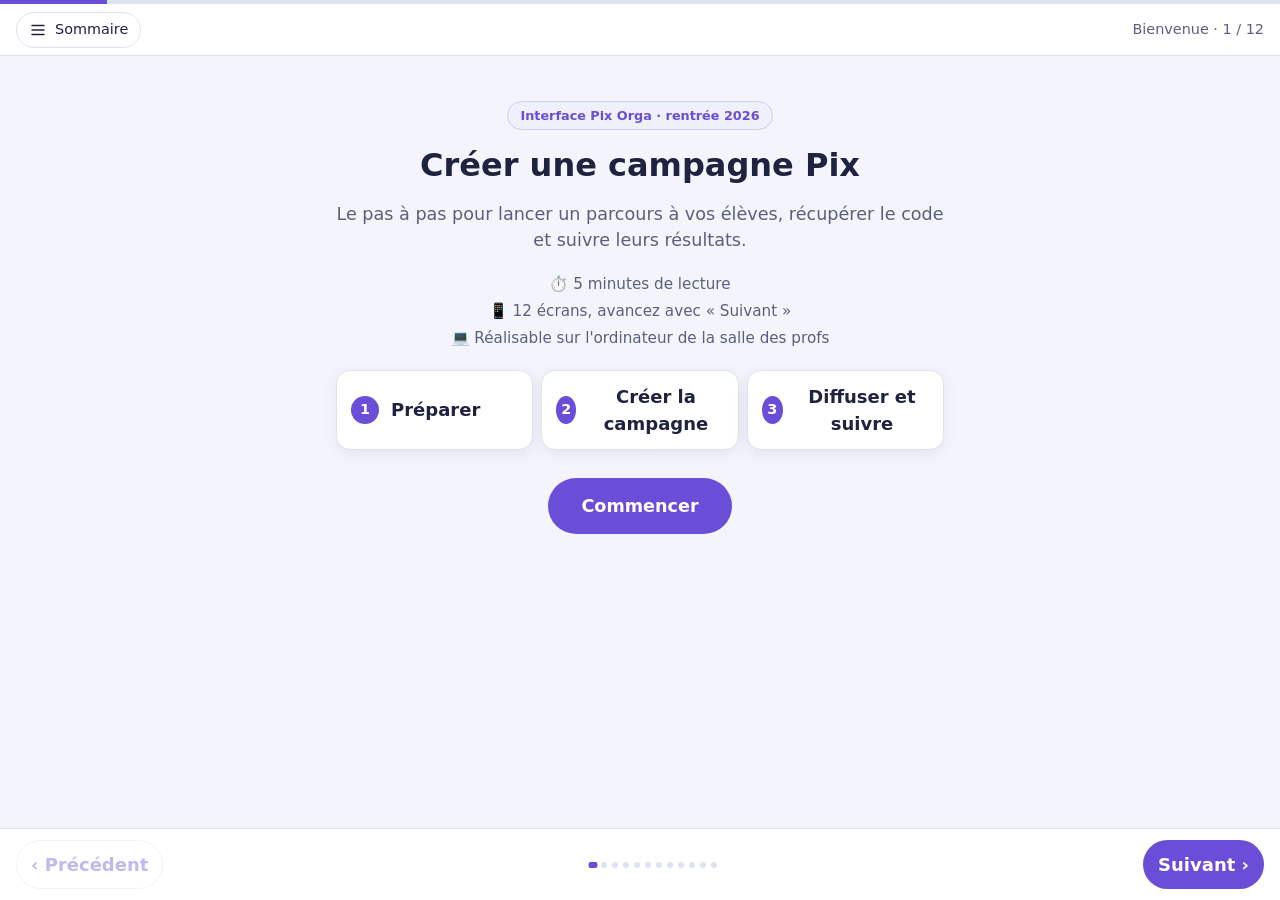
==== index.html @ 2386bb8a "Tutoriel mobile : créer une campagne Pix (Pix Orga rentrée 2026) Page statique en 12 écrans avec maq" ====
<!DOCTYPE html>
<html lang="fr">
<head>
  <meta charset="utf-8">
  <meta name="viewport" content="width=device-width, initial-scale=1, viewport-fit=cover">
  <meta name="color-scheme" content="light dark">
  <meta name="theme-color" content="#5b6fd8">
  <meta name="description" content="Tutoriel pas à pas pour créer une campagne d'évaluation dans Pix Orga (interface rentrée 2026), diffuser le code aux élèves et suivre les résultats.">
  <title>Créer une campagne Pix</title>
  <link rel="icon" href="assets/favicon.svg" type="image/svg+xml">
  <link rel="stylesheet" href="css/style.css">
</head>
<body>

<a class="skip" href="#contenu">Aller au contenu</a>

<header class="topbar">
  <div class="progress" aria-hidden="true"><span id="progress-fill"></span></div>
  <div class="topbar-row">
    <button type="button" class="icon-btn" id="btn-sommaire" aria-haspopup="dialog" aria-controls="sommaire">
      <svg viewBox="0 0 24 24" aria-hidden="true"><path d="M4 6h16M4 12h16M4 18h16"/></svg>
      <span>Sommaire</span>
    </button>
    <p class="topbar-title"><span id="chapitre">Tutoriel</span> · <span id="compteur">1 / 12</span></p>
  </div>
</header>

<main id="contenu" class="steps" aria-live="polite">

  <!-- ÉTAPE 1 : COUVERTURE -->
  <section class="step step-cover" id="etape-1" data-chapitre="Bienvenue">
    <div class="cover">
      <p class="badge">Interface Pix Orga · rentrée 2026</p>
      <h1>Créer une campagne Pix</h1>
      <p class="lead">Le pas à pas pour lancer un parcours à vos élèves, récupérer le code et suivre leurs résultats.</p>
      <ul class="cover-meta">
        <li>⏱️ 5 minutes de lecture</li>
        <li>📱 12 écrans, avancez avec « Suivant »</li>
        <li>💻 Réalisable sur l'ordinateur de la salle des profs</li>
      </ul>
      <div class="cover-chapters">
        <a href="#etape-2"><span>1</span> Préparer</a>
        <a href="#etape-4"><span>2</span> Créer la campagne</a>
        <a href="#etape-9"><span>3</span> Diffuser et suivre</a>
      </div>
      <a class="btn btn-primary btn-big" href="#etape-2">Commencer</a>
    </div>
  </section>

  <!-- ÉTAPE 2 : PRÉREQUIS -->
  <section class="step" id="etape-2" data-chapitre="1 · Préparer">
    <h2>Avant de commencer</h2>
    <p>Trois choses à vérifier, sinon les élèves ne pourront pas rejoindre votre campagne.</p>
    <ul class="checklist">
      <li>
        <strong>Vous avez un accès à Pix Orga.</strong>
        L'invitation est envoyée par l'administrateur Pix Orga du collège (le référent numérique). Si vous n'avez rien reçu, demandez-lui.
      </li>
      <li>
        <strong>Les élèves sont importés dans Pix Orga.</strong>
        C'est fait par l'administrateur depuis la base SIECLE en début d'année. Vous les voyez dans l'onglet « Élèves ».
      </li>
      <li>
        <strong>Les élèves se sont connectés une première fois à Pix</strong> via le Médiacentre de MBN. Cette première connexion relie leur compte à leur fiche élève.
      </li>
    </ul>
    <div class="tip">
      <p class="tip-title">📅 Calendrier 2026-2027 au collège</p>
      <ul>
        <li>Parcours de rentrée 5e, 4e, 3e : avant le <strong>17 octobre 2026</strong> (vacances d'automne).</li>
        <li>Parcours IA obligatoires en 4e : toute l'année, en classe.</li>
        <li>Certification 3e : du <strong>15 mars au 11 juin 2027</strong>.</li>
      </ul>
    </div>
  </section>

  <!-- ÉTAPE 3 : SE CONNECTER ET LANCER -->
  <section class="step" id="etape-3" data-chapitre="1 · Préparer">
    <h2>Se connecter et lancer la création</h2>
    <p>Rendez-vous sur <strong>orga.pix.fr</strong> avec votre adresse académique. Sur la page d'accueil, cliquez sur <strong>« Nouvelle campagne »</strong>.</p>

    <div class="mock" data-anim>
      <div class="mock-app">
        <aside class="mock-sidebar">
          <div class="mock-logo">pix <span>ORGA</span></div>
          <ul>
            <li class="active">🏠 Accueil</li>
            <li>📖 Catalogue</li>
            <li>📣 Campagnes</li>
            <li>🎓 Certifications</li>
            <li>👤 Élèves</li>
          </ul>
        </aside>
        <div class="mock-content">
          <p class="mock-h">Bonjour,</p>
          <p class="mock-small">Bienvenue sur votre plateforme d'évaluation des compétences numériques.</p>
          <div class="mock-card">
            <p class="mock-card-title">Créer une campagne</p>
            <p class="mock-small">Choisissez le parcours sur lequel évaluer vos participants.</p>
            <span class="mock-btn mock-btn-outline anim-highlight">Nouvelle campagne</span>
          </div>
          <div class="mock-card">
            <p class="mock-card-title">Suivre l'activité</p>
            <span class="mock-btn mock-btn-outline">Voir mes campagnes</span>
          </div>
        </div>
      </div>
      <span class="tap" style="--x:68%;--y:52%"></span>
    </div>
    <button type="button" class="btn btn-ghost replay" hidden>↻ Revoir l'animation</button>

    <div class="tip">
      <p class="tip-title">💡 Autre chemin</p>
      <p>Onglet <strong>Campagnes</strong> dans le menu de gauche, puis bouton <strong>« Créer une campagne »</strong>. On arrive au même endroit.</p>
    </div>
  </section>

  <!-- ÉTAPE 4 : OBJECTIF -->
  <section class="step" id="etape-4" data-chapitre="2 · Créer la campagne">
    <h2>Choisir l'objectif</h2>
    <p>Pix Orga vous demande d'abord <em>pourquoi</em> vous créez la campagne. Pour un parcours classique, cochez <strong>« Évaluer les participants »</strong>.</p>

    <div class="mock" data-anim>
      <div class="mock-form">
        <p class="mock-h">Création d'une campagne</p>
        <p class="mock-label">Quel est l'objectif de votre campagne ? <span class="req">*</span></p>
        <label class="mock-radio anim-check"><span class="radio"></span> Évaluer les participants</label>
        <label class="mock-radio"><span class="radio"></span> Développer les compétences des participants</label>
        <label class="mock-radio"><span class="radio"></span> Collecter les profils Pix des participants</label>
        <div class="mock-actions">
          <span class="mock-btn mock-btn-outline">Annuler</span>
          <span class="mock-btn anim-enable">Créer la campagne</span>
        </div>
      </div>
      <span class="tap" style="--x:12%;--y:38%"></span>
    </div>
    <button type="button" class="btn btn-ghost replay" hidden>↻ Revoir l'animation</button>

    <details class="more">
      <summary>Les deux autres objectifs, en bref</summary>
      <ul>
        <li><strong>Développer les compétences</strong> : campagne de « parcours apprenant ». C'est ce type qui sert pour les deux parcours IA obligatoires en 4e (diagnostic, modules, évaluation finale).</li>
        <li><strong>Collecter les profils Pix</strong> : les élèves envoient leur profil complet. Utile avant la certification en 3e.</li>
      </ul>
    </details>
  </section>

  <!-- ÉTAPE 5 : CATALOGUE -->
  <section class="step" id="etape-5" data-chapitre="2 · Créer la campagne">
    <h2>Trouver le parcours dans le catalogue</h2>
    <p>Le catalogue s'ouvre. Filtrez pour aller vite : onglet <strong>Évaluation</strong>, puis la catégorie <strong>Disciplinaires</strong>, ou tapez un mot dans la recherche.</p>

    <div class="mock" data-anim>
      <div class="mock-catalog">
        <div class="mock-tabs">
          <span>Tous</span><span class="active">Évaluation</span><span>Apprentissage</span>
        </div>
        <div class="mock-filters">
          <span class="mock-input anim-type" data-text="Cycle 4">🔍 <i class="typed"></i></span>
          <span class="mock-select">Disciplinaires ▾</span>
        </div>
        <div class="mock-cards">
          <div class="mock-pcard anim-pop" style="--i:1"><span class="chip">Parcours d'évaluation</span><b>[CLG] SVT - Cycle 4</b><small>21 sujets</small></div>
          <div class="mock-pcard anim-pop" style="--i:2"><span class="chip">Parcours d'évaluation</span><b>[CLG] Français - Cycle 4</b><small>17 sujets</small></div>
          <div class="mock-pcard anim-pop" style="--i:3"><span class="chip">Parcours d'évaluation</span><b>[CLG] Mathématiques - Cycle 4</b><small>14 sujets</small></div>
          <div class="mock-pcard anim-pop" style="--i:4"><span class="chip">Parcours d'évaluation</span><b>[CLG] Technologie - cycle 4</b><small>15 sujets</small></div>
        </div>
      </div>
    </div>
    <button type="button" class="btn btn-ghost replay" hidden>↻ Revoir l'animation</button>

    <div class="tip">
      <p class="tip-title">🧭 Se repérer dans les noms</p>
      <ul>
        <li><strong>[CLG]</strong> = parcours pour le collège. Ignorez les [LGT] et [LP].</li>
        <li><strong>Parcours de rentrée 5e / 4e / 3e</strong> : ceux à lancer en début d'année, en vie de classe ou dans votre discipline.</li>
        <li><strong>Disciplinaires</strong> : un parcours par matière (SVT, Maths, Français…), pratique pour votre cours.</li>
      </ul>
    </div>
  </section>

  <!-- ÉTAPE 6 : FICHE PARCOURS -->
  <section class="step" id="etape-6" data-chapitre="2 · Créer la campagne">
    <h2>Vérifier le contenu, puis sélectionner</h2>
    <p>Un clic sur une carte ouvre sa fiche : les sujets travaillés et le niveau maximum de chacun. Si ça vous convient, cliquez sur <strong>« Sélectionner ce parcours »</strong>.</p>

    <div class="mock" data-anim>
      <div class="mock-sheet">
        <div class="mock-sheet-left">
          <span class="chip">Parcours d'évaluation</span>
          <b>[CLG] SVT - Cycle 4</b>
          <small>Indépendant · Accès avec compte</small>
          <span class="mock-btn anim-highlight">Sélectionner ce parcours</span>
        </div>
        <div class="mock-sheet-right">
          <p class="mock-small"><b>Contenu du parcours</b></p>
          <p class="mock-comp">Compétence 1.1 · Mener une recherche</p>
          <div class="mock-row"><span>Moteur de recherche</span><b>4</b></div>
          <div class="mock-row"><span>Fiabilité d'une source</span><b>3</b></div>
          <p class="mock-comp">Compétence 3.1 · Développer des documents textuels</p>
          <div class="mock-row"><span>Tableur</span><b>4</b></div>
          <div class="mock-row"><span>Représentation graphique</span><b>4</b></div>
        </div>
      </div>
      <span class="tap" style="--x:28%;--y:70%"></span>
    </div>
    <button type="button" class="btn btn-ghost replay" hidden>↻ Revoir l'animation</button>

    <div class="tip">
      <p class="tip-title">💡 Bon à savoir</p>
      <p>Le niveau maximum (1 à 8) est celui que l'élève peut atteindre sur ce sujet. Au collège, viser 3 ou 4 est déjà très bien.</p>
    </div>
  </section>

  <!-- ÉTAPE 7 : PARAMÉTRAGE -->
  <section class="step" id="etape-7" data-chapitre="2 · Créer la campagne">
    <h2>Paramétrer la campagne</h2>
    <p>Donnez un nom clair (il n'est visible que par vous) et laissez les deux options sur <strong>Non</strong> dans la plupart des cas.</p>

    <div class="mock" data-anim>
      <div class="mock-form">
        <p class="mock-h">Paramétrage</p>
        <p class="mock-label">Nom de la campagne <span class="req">*</span></p>
        <span class="mock-input anim-type" data-text="SVT 4e - Parcours de rentrée"><i class="typed"></i></span>
        <p class="mock-label">Propriétaire de la campagne <span class="req">*</span></p>
        <span class="mock-select">Vous (pré-rempli) ▾</span>
        <p class="mock-label">Permettre aux participants d'envoyer plusieurs fois leurs résultats ? <span class="req">*</span></p>
        <label class="mock-radio checked"><span class="radio"></span> Non</label>
        <label class="mock-radio"><span class="radio"></span> Oui</label>
        <p class="mock-label">Demander un identifiant complémentaire ?</p>
        <label class="mock-radio checked"><span class="radio"></span> Non</label>
        <label class="mock-radio"><span class="radio"></span> Oui</label>
      </div>
    </div>
    <button type="button" class="btn btn-ghost replay" hidden>↻ Revoir l'animation</button>

    <details class="more">
      <summary>À quoi servent ces deux options ?</summary>
      <ul>
        <li><strong>Envoi multiple</strong> : si Oui, l'élève peut refaire le parcours et renvoyer ses résultats. Pratique pour un parcours d'entraînement, inutile pour une évaluation.</li>
        <li><strong>Identifiant complémentaire</strong> : demande une information de votre choix à l'élève au début (par exemple sa classe). Inutile au collège, les élèves importés sont déjà rattachés à leur classe.</li>
      </ul>
    </details>
    <div class="tip">
      <p class="tip-title">✏️ Nommer pour s'y retrouver</p>
      <p>Mettez la matière, le niveau et l'année : « SVT 4e - Rentrée 2026 ». Vous en aurez plusieurs à la longue.</p>
    </div>
  </section>

  <!-- ÉTAPE 8 : PERSONNALISATION ET CRÉATION -->
  <section class="step" id="etape-8" data-chapitre="2 · Créer la campagne">
    <h2>Personnaliser (facultatif) et créer</h2>
    <p>Ces deux champs sont vus par les élèves. Vous pouvez les laisser vides. Puis cliquez sur <strong>« Créer la campagne »</strong>.</p>

    <div class="mock" data-anim>
      <div class="mock-form">
        <p class="mock-h">Personnalisation</p>
        <p class="mock-label">Titre du parcours <small>affiché aux participants</small></p>
        <span class="mock-input anim-type" data-text="Parcours SVT 4e"><i class="typed"></i></span>
        <p class="mock-label">Texte de la page d'accueil <small>affiché aux participants</small></p>
        <span class="mock-input mock-textarea anim-type" data-text="Réponds seul·e et sans stress." data-delay="1.6s"><i class="typed"></i></span>
        <div class="mock-actions">
          <span class="mock-btn mock-btn-outline">Annuler</span>
          <span class="mock-btn anim-highlight" style="--delay:3.4s">Créer la campagne</span>
        </div>
      </div>
      <span class="tap" style="--x:74%;--y:88%;--delay:3.6s"></span>
    </div>
    <button type="button" class="btn btn-ghost replay" hidden>↻ Revoir l'animation</button>
  </section>

  <!-- ÉTAPE 9 : LE CODE -->
  <section class="step" id="etape-9" data-chapitre="3 · Diffuser et suivre">
    <h2>Récupérer le code de campagne</h2>
    <p>La campagne est créée. Son <strong>code</strong> apparaît en haut à droite de sa page. C'est la seule chose dont les élèves ont besoin.</p>

    <div class="mock" data-anim>
      <div class="mock-campaign">
        <div class="mock-campaign-head">
          <b>Parcours SVT 4e</b>
          <div class="mock-meta">
            <span>Créée le<br><b>26/09/2026</b></span>
            <span>Envoi multiple<br><b>Non</b></span>
            <span class="mock-code anim-pulse">Code<br><b>ABCDEF123</b> <i>⧉</i></span>
          </div>
        </div>
        <div class="mock-tabs">
          <span class="active">Activité</span><span>Résultats (0)</span><span>Analyse</span><span>Paramètres</span>
        </div>
        <p class="mock-small mock-empty">Aucun participant pour le moment.</p>
      </div>
      <span class="tap" style="--x:86%;--y:30%;--delay:1.2s"></span>
    </div>
    <button type="button" class="btn btn-ghost replay" hidden>↻ Revoir l'animation</button>

    <div class="tip">
      <p class="tip-title">💡 Le retrouver plus tard</p>
      <p>Onglet <strong>Campagnes</strong> : le code est affiché dans la liste, à côté de chaque campagne. Le bouton ⧉ le copie dans le presse-papiers.</p>
    </div>
  </section>

  <!-- ÉTAPE 10 : DIFFUSER AUX ÉLÈVES -->
  <section class="step" id="etape-10" data-chapitre="3 · Diffuser et suivre">
    <h2>Donner le code aux élèves</h2>
    <p>Écrivez le code au tableau ou envoyez-le par la messagerie MBN. Voici ce que font les élèves.</p>

    <div class="paths">
      <article class="path path-main">
        <h3>Via MBN <span class="chip chip-green">recommandé</span></h3>
        <ol>
          <li>Se connecter à <strong>MBN</strong> (Mon Bureau Numérique).</li>
          <li>Ouvrir le <strong>Médiacentre</strong> et cliquer sur <strong>Pix</strong>. La connexion à Pix est automatique.</li>
          <li>Cliquer sur <strong>« J'ai un code »</strong>.</li>
          <li>Saisir le code, puis <strong>« C'est parti ! »</strong>.</li>
        </ol>
      </article>
      <article class="path">
        <h3>Via pix.fr</h3>
        <ol>
          <li>Aller sur <strong>pix.fr</strong> et cliquer sur <strong>« J'ai un code »</strong>.</li>
          <li>Saisir le code.</li>
          <li>Se connecter avec ses identifiants Pix (créés lors de la première connexion via MBN).</li>
        </ol>
      </article>
    </div>

    <div class="mock mock-student" data-anim>
      <div class="mock-pix">
        <div class="mock-pix-logo">pix</div>
        <p class="mock-small">Saisissez votre code</p>
        <span class="mock-input mock-input-code anim-type" data-text="ABCDEF123"><i class="typed"></i></span>
        <span class="mock-btn anim-highlight" style="--delay:1.8s">C'est parti !</span>
      </div>
      <span class="tap" style="--x:50%;--y:80%;--delay:2s"></span>
    </div>
    <button type="button" class="btn btn-ghost replay" hidden>↻ Revoir l'animation</button>

    <div class="tip">
      <p class="tip-title">⚠️ Si un élève ne voit pas Pix dans le Médiacentre</p>
      <p>La ressource ne lui a pas été affectée (fréquent pour un élève arrivé en cours d'année). Signalez-le au référent numérique.</p>
    </div>
  </section>

  <!-- ÉTAPE 11 : SUIVRE -->
  <section class="step" id="etape-11" data-chapitre="3 · Diffuser et suivre">
    <h2>Suivre l'activité et les résultats</h2>
    <p>Sur la page de la campagne, quatre onglets. Les élèves apparaissent dès qu'ils ont saisi le code.</p>

    <div class="mock" data-anim>
      <div class="mock-campaign">
        <div class="mock-tabs">
          <span class="active">Activité</span><span>Résultats (2)</span><span>Analyse</span><span>Paramètres</span>
        </div>
        <div class="mock-table">
          <div class="mock-tr mock-th"><span>Élève</span><span>Classe</span><span>Statut</span></div>
          <div class="mock-tr anim-pop" style="--i:1"><span>Ambre B.</span><span>4A</span><span class="st st-done">Résultats reçus</span></div>
          <div class="mock-tr anim-pop" style="--i:2"><span>Ilyes K.</span><span>4A</span><span class="st st-done">Résultats reçus</span></div>
          <div class="mock-tr anim-pop" style="--i:3"><span>Lina M.</span><span>4A</span><span class="st st-wip">En cours</span></div>
          <div class="mock-tr anim-pop" style="--i:4"><span>Noah T.</span><span>4B</span><span class="st st-todo">Démarré</span></div>
        </div>
        <span class="mock-btn mock-btn-sm">Exporter les résultats (.csv)</span>
      </div>
    </div>
    <button type="button" class="btn btn-ghost replay" hidden>↻ Revoir l'animation</button>

    <ul class="checklist compact">
      <li><strong>Activité</strong> : qui a commencé, qui a terminé. Filtrable par classe.</li>
      <li><strong>Résultats</strong> : le score de chaque élève par compétence, une fois ses résultats envoyés.</li>
      <li><strong>Analyse</strong> : les sujets réussis ou en difficulté pour tout le groupe, avec des tutoriels à proposer.</li>
      <li><strong>Paramètres</strong> : modifier le nom, <strong>dupliquer</strong> la campagne, ou l'<strong>archiver</strong> en fin d'année.</li>
    </ul>
    <div class="tip">
      <p class="tip-title">💡 Une campagne pour plusieurs classes</p>
      <p>Inutile de créer une campagne par classe : donnez le même code à vos 4 classes de 4e et filtrez par classe dans « Activité ».</p>
    </div>
  </section>

  <!-- ÉTAPE 12 : FIN -->
  <section class="step step-end" id="etape-12" data-chapitre="Récapitulatif">
    <h2>C'est tout !</h2>
    <p>En résumé, créer une campagne Pix, c'est :</p>
    <ol class="recap">
      <li>orga.pix.fr → <strong>Nouvelle campagne</strong></li>
      <li>Objectif : <strong>Évaluer les participants</strong></li>
      <li>Catalogue → choisir un parcours <strong>[CLG]</strong> → <strong>Sélectionner</strong></li>
      <li>Nom de la campagne → <strong>Créer la campagne</strong></li>
      <li>Donner le <strong>code</strong> aux élèves (MBN → Médiacentre → Pix → J'ai un code)</li>
      <li>Suivre dans <strong>Activité</strong> et <strong>Résultats</strong></li>
    </ol>

    <h3>Pour aller plus loin</h3>
    <ul class="links">
      <li><a href="https://orga.pix.fr" target="_blank" rel="noopener">Pix Orga</a> : votre espace enseignant.</li>
      <li><a href="https://pix.fr/support/" target="_blank" rel="noopener">Centre d'aide Pix</a> : la documentation officielle, écran par écran.</li>
      <li><a href="https://cloud.pix.fr/s/j7aA5BNDQRqamBE" target="_blank" rel="noopener">Guide Pix Orga (septembre 2026)</a> : le guide complet en PDF.</li>
    </ul>
    <p class="contact">Une question, un élève qui ne voit pas Pix, une classe à importer ? Le référent numérique du collège est là pour ça.</p>
    <div class="end-actions">
      <a class="btn btn-primary" href="#etape-1">Revenir au début</a>
      <a class="btn btn-ghost" href="affiche.html">Affiche QR code à imprimer</a>
    </div>
  </section>

</main>

<nav class="bottombar" aria-label="Navigation entre les étapes">
  <button type="button" class="btn btn-ghost" id="btn-prev">‹ Précédent</button>
  <ol class="dots" id="dots" aria-hidden="true"></ol>
  <button type="button" class="btn btn-primary" id="btn-next">Suivant ›</button>
</nav>

<dialog id="sommaire" aria-labelledby="sommaire-titre">
  <div class="dialog-head">
    <h2 id="sommaire-titre">Sommaire</h2>
    <button type="button" class="icon-btn" id="btn-close-sommaire" aria-label="Fermer le sommaire">✕</button>
  </div>
  <ol id="sommaire-liste"></ol>
  <p class="version">Tutoriel mis à jour le 26 septembre 2026 · interface Pix Orga rentrée 2026.<br>Pix est une marque du GIP Pix ; ce tutoriel est une ressource interne du collège.</p>
</dialog>

<script src="js/app.js"></script>
</body>
</html>
---- css/style.css ----
/* ==========================================================================
   Tutoriel « Créer une campagne Pix » — feuille de style
   Aucune dépendance externe. Mobile d'abord.
   ========================================================================== */

:root {
  /* Couleurs de l'habillage (page) */
  --bg: #f4f5fc;
  --surface: #ffffff;
  --text: #1f2340;
  --muted: #5a5f7d;
  --border: #dfe2f1;
  --accent: #6a4ed8;         /* violet Pix (boutons) */
  --accent-strong: #5237b8;
  --indigo: #5b6fd8;         /* bleu-violet Pix (barre latérale) */
  --tip-bg: #eef0fb;
  --tip-border: #c9cff2;
  --green: #1e8a4c;
  --green-bg: #e3f6ea;
  --amber: #a1640a;
  --amber-bg: #fff2d9;
  --shadow: 0 4px 16px rgba(31, 35, 64, .08);

  /* Couleurs des maquettes : toujours en clair, fidèles à Pix Orga */
  --m-bg: #f4f5fc;
  --m-surface: #ffffff;
  --m-text: #1f2340;
  --m-muted: #6b6f8c;
  --m-border: #d9dcef;
  --m-sidebar: #5b6fd8;
  --m-accent: #6a4ed8;
  --m-chip: #dfe3fb;

  --radius: 14px;
  --gutter: 16px;
  --topbar-h: 56px;
  --bottombar-h: 72px;
}

@media (prefers-color-scheme: dark) {
  :root:not([data-theme="light"]) {
    --bg: #14162a;
    --surface: #1e2140;
    --text: #eceefb;
    --muted: #aab0d6;
    --border: #33385c;
    --accent: #8f7bea;
    --accent-strong: #a695f2;
    --tip-bg: #23274d;
    --tip-border: #3d4478;
    --green-bg: #17352a;
    --green: #6fd39a;
    --amber-bg: #3a2c12;
    --amber: #f2c46d;
    --shadow: 0 4px 16px rgba(0, 0, 0, .35);
  }
}
:root[data-theme="dark"] {
  --bg: #14162a;
  --surface: #1e2140;
  --text: #eceefb;
  --muted: #aab0d6;
  --border: #33385c;
  --accent: #8f7bea;
  --accent-strong: #a695f2;
  --tip-bg: #23274d;
  --tip-border: #3d4478;
  --green-bg: #17352a;
  --green: #6fd39a;
  --amber-bg: #3a2c12;
  --amber: #f2c46d;
  --shadow: 0 4px 16px rgba(0, 0, 0, .35);
}

/* --------------------------------------------------------------------------
   Base
   -------------------------------------------------------------------------- */
*, *::before, *::after { box-sizing: border-box; }

html { -webkit-text-size-adjust: 100%; scroll-behavior: smooth; }

body {
  margin: 0;
  background: var(--bg);
  color: var(--text);
  font-family: system-ui, -apple-system, "Segoe UI", Roboto, "Helvetica Neue", Arial, sans-serif;
  font-size: 17px;
  line-height: 1.5;
  padding-top: var(--topbar-h);
  padding-bottom: calc(var(--bottombar-h) + env(safe-area-inset-bottom));
  min-height: 100vh;
  overflow-x: hidden;
}

h1, h2, h3 { line-height: 1.2; margin: 0 0 .5em; }
h1 { font-size: 2rem; }
h2 { font-size: 1.45rem; }
h3 { font-size: 1.1rem; }
p { margin: 0 0 1em; }
a { color: var(--accent); }
strong { font-weight: 700; }
ul, ol { padding-left: 1.3em; }

.skip {
  position: absolute; left: -999px; top: 0;
  background: var(--accent); color: #fff; padding: 8px 12px; z-index: 100;
}
.skip:focus { left: 8px; top: 8px; }

/* --------------------------------------------------------------------------
   Barre du haut : progression + sommaire
   -------------------------------------------------------------------------- */
.topbar {
  position: fixed; inset: 0 0 auto 0; height: var(--topbar-h);
  background: var(--surface); border-bottom: 1px solid var(--border);
  z-index: 20;
}
.progress { height: 4px; background: var(--border); }
.progress span {
  display: block; height: 100%; width: 0; background: var(--accent);
  transition: width .35s ease;
}
.topbar-row {
  display: flex; align-items: center; justify-content: space-between;
  gap: 12px; padding: 0 var(--gutter); height: calc(var(--topbar-h) - 4px);
}
.topbar-title { margin: 0; font-size: .9rem; color: var(--muted); }
.icon-btn {
  display: inline-flex; align-items: center; gap: 8px;
  background: none; border: 1px solid var(--border); border-radius: 999px;
  color: var(--text); font: inherit; font-size: .9rem; padding: 6px 12px; cursor: pointer;
}
.icon-btn svg { width: 18px; height: 18px; fill: none; stroke: currentColor; stroke-width: 2; stroke-linecap: round; }
.icon-btn:hover { border-color: var(--accent); }

/* --------------------------------------------------------------------------
   Étapes
   -------------------------------------------------------------------------- */
.steps { max-width: 640px; margin: 0 auto; padding: 20px var(--gutter) 24px; }

.step { display: none; }
.step.active { display: block; animation: step-in .35s ease both; }
@keyframes step-in {
  from { opacity: 0; transform: translateY(8px); }
  to   { opacity: 1; transform: none; }
}

.step > p:first-of-type { color: var(--muted); }

/* Couverture */
.cover { text-align: center; padding-top: 12px; }
.badge {
  display: inline-block; background: var(--tip-bg); color: var(--accent);
  border: 1px solid var(--tip-border); border-radius: 999px;
  font-size: .8rem; font-weight: 600; padding: 4px 12px; margin-bottom: 16px;
}
.lead { font-size: 1.1rem; color: var(--muted); }
.cover-meta { list-style: none; padding: 0; margin: 20px 0; color: var(--muted); font-size: .95rem; }
.cover-meta li { margin: 4px 0; }
.cover-chapters { display: grid; gap: 8px; margin: 20px 0 28px; }
.cover-chapters a {
  display: flex; align-items: center; gap: 12px;
  background: var(--surface); border: 1px solid var(--border); border-radius: var(--radius);
  padding: 12px 14px; text-decoration: none; color: var(--text); font-weight: 600;
  box-shadow: var(--shadow);
}
.cover-chapters a span {
  display: inline-grid; place-items: center; width: 28px; height: 28px;
  border-radius: 50%; background: var(--accent); color: #fff; font-size: .9rem;
}

/* Fin */
.recap { padding-left: 1.4em; }
.recap li { margin: 6px 0; }
.links li { margin: 6px 0; }
.contact { margin-top: 16px; padding: 12px 14px; background: var(--tip-bg); border-radius: var(--radius); }
.end-actions { display: grid; gap: 10px; margin-top: 20px; }
.end-actions .btn { text-align: center; }

/* Listes de contrôle */
.checklist { list-style: none; padding: 0; margin: 0 0 16px; }
.checklist li {
  position: relative; padding: 12px 14px 12px 44px; margin: 8px 0;
  background: var(--surface); border: 1px solid var(--border); border-radius: var(--radius);
}
.checklist li::before {
  content: "✓"; position: absolute; left: 14px; top: 12px;
  width: 22px; height: 22px; border-radius: 50%; display: grid; place-items: center;
  background: var(--green-bg); color: var(--green); font-weight: 700; font-size: .85rem;
}
.checklist.compact li { padding: 10px 12px 10px 40px; font-size: .95rem; }
.checklist.compact li::before { top: 10px; left: 10px; }

/* Encarts */
.tip {
  background: var(--tip-bg); border: 1px solid var(--tip-border); border-radius: var(--radius);
  padding: 12px 14px; margin: 16px 0; font-size: .95rem;
}
.tip p:last-child, .tip ul:last-child { margin-bottom: 0; }
.tip-title { font-weight: 700; margin-bottom: 6px; }
.tip ul { margin: 0; padding-left: 1.2em; }

.more {
  background: var(--surface); border: 1px solid var(--border); border-radius: var(--radius);
  padding: 10px 14px; margin: 16px 0; font-size: .95rem;
}
.more summary { cursor: pointer; font-weight: 600; color: var(--accent); }
.more ul { margin: 10px 0 4px; }

/* Chemins élèves */
.paths { display: grid; gap: 12px; margin-bottom: 16px; }
.path {
  background: var(--surface); border: 1px solid var(--border); border-radius: var(--radius);
  padding: 14px 16px;
}
.path-main { border-color: var(--accent); box-shadow: var(--shadow); }
.path h3 { display: flex; align-items: center; gap: 8px; flex-wrap: wrap; }
.path ol { margin: 0; padding-left: 1.3em; font-size: .95rem; }
.path li { margin: 4px 0; }

.chip {
  display: inline-block; background: var(--m-chip); color: #3f3f8a;
  border-radius: 999px; font-size: .72rem; font-weight: 600; padding: 2px 9px;
}
.chip-green { background: var(--green-bg); color: var(--green); }

/* Boutons de la page */
.btn {
  display: inline-block; border-radius: 999px; padding: 10px 18px;
  font: inherit; font-weight: 600; text-decoration: none; cursor: pointer;
  border: 1px solid transparent; transition: background .15s, border-color .15s;
}
.btn-primary { background: var(--accent); color: #fff; }
.btn-primary:hover { background: var(--accent-strong); }
.btn-ghost { background: transparent; color: var(--accent); border-color: var(--border); }
.btn-ghost:hover { border-color: var(--accent); }
.btn-big { padding: 14px 32px; font-size: 1.1rem; }
.btn:disabled { opacity: .4; cursor: default; }
.replay { font-size: .85rem; padding: 6px 14px; margin: -6px 0 12px; }

/* --------------------------------------------------------------------------
   Barre du bas : navigation
   -------------------------------------------------------------------------- */
.bottombar {
  position: fixed; inset: auto 0 0 0;
  height: calc(var(--bottombar-h) + env(safe-area-inset-bottom));
  padding: 0 var(--gutter) env(safe-area-inset-bottom);
  background: var(--surface); border-top: 1px solid var(--border);
  display: flex; align-items: center; justify-content: space-between; gap: 8px;
  z-index: 20;
}
.bottombar .btn { white-space: nowrap; padding: 10px 14px; flex: none; }
.dots { display: flex; gap: 5px; list-style: none; margin: 0; padding: 0; flex: 1; justify-content: center; min-width: 0; overflow: hidden; }
.dots li { width: 6px; height: 6px; border-radius: 50%; background: var(--border); transition: background .2s, transform .2s; }
.dots li.done { background: var(--accent); opacity: .5; }
.dots li.current { background: var(--accent); transform: scale(1.5); }
@media (max-width: 380px) { .dots { display: none; } }

/* --------------------------------------------------------------------------
   Sommaire (dialog)
   -------------------------------------------------------------------------- */
dialog {
  border: none; border-radius: var(--radius); padding: 0; width: min(92vw, 420px);
  background: var(--surface); color: var(--text); box-shadow: 0 20px 60px rgba(0,0,0,.35);
}
dialog::backdrop { background: rgba(20, 22, 42, .55); }
.dialog-head { display: flex; align-items: center; justify-content: space-between; padding: 16px 18px 0; }
.dialog-head h2 { margin: 0; }
#sommaire-liste { margin: 12px 0; padding: 0 8px; list-style: none; max-height: 60vh; overflow: auto; }
#sommaire-liste a {
  display: flex; gap: 10px; align-items: baseline; padding: 10px 12px; border-radius: 10px;
  text-decoration: none; color: var(--text);
}
#sommaire-liste a:hover { background: var(--tip-bg); }
#sommaire-liste a.current { background: var(--tip-bg); font-weight: 700; }
#sommaire-liste a span { color: var(--muted); font-size: .85rem; min-width: 1.6em; }
.version { font-size: .78rem; color: var(--muted); padding: 0 18px 16px; margin: 0; }

/* ==========================================================================
   MAQUETTES (reproduisent l'écran Pix Orga, toujours en clair)
   ========================================================================== */
.mock {
  position: relative; overflow: hidden;
  background: var(--m-bg); color: var(--m-text);
  border: 1px solid var(--m-border); border-radius: var(--radius);
  padding: 12px; margin: 8px 0 12px; font-size: .82rem; line-height: 1.35;
  box-shadow: var(--shadow);
  color-scheme: light;
}
.mock-h { font-weight: 800; font-size: 1rem; margin: 0 0 8px; }
.mock-small { color: var(--m-muted); font-size: .78rem; margin: 0 0 8px; }
.mock-label { font-weight: 700; margin: 10px 0 4px; }
.mock-label small { font-weight: 400; color: var(--m-muted); font-size: .72rem; }
.req { color: var(--m-accent); }

.mock-btn {
  display: inline-block; background: var(--m-accent); color: #fff;
  border-radius: 999px; padding: 7px 14px; font-weight: 700; font-size: .8rem;
  border: 1.5px solid var(--m-accent);
}
.mock-btn-outline { background: #fff; color: var(--m-accent); }
.mock-btn-sm { padding: 5px 10px; font-size: .74rem; margin-top: 8px; }
.mock-actions { display: flex; justify-content: space-between; gap: 8px; margin-top: 14px; }

.mock-input, .mock-select {
  display: block; background: #fff; border: 1px solid var(--m-border); border-radius: 6px;
  padding: 7px 10px; min-height: 32px; margin: 2px 0 6px; color: var(--m-text);
}
.mock-select { position: relative; }
.mock-textarea { min-height: 56px; }
.mock-input { overflow: hidden; }
.mock-input .typed { font-style: normal; white-space: nowrap; }
.mock-input-code { text-align: center; font-size: 1.2rem; letter-spacing: .12em; font-weight: 700; }

.mock-radio { display: flex; align-items: center; gap: 8px; padding: 4px 0; }
.radio {
  width: 16px; height: 16px; border-radius: 50%; border: 2px solid #8a8fb0; background: #fff;
  position: relative; flex: none;
}
.mock-radio.checked .radio { border-color: var(--m-accent); }
.mock-radio.checked .radio::after {
  content: ""; position: absolute; inset: 3px; border-radius: 50%; background: var(--m-accent);
}

/* Écran d'accueil Pix Orga : barre latérale + contenu */
.mock-app { display: grid; grid-template-columns: 96px 1fr; gap: 10px; }
.mock-sidebar {
  background: var(--m-sidebar); color: #fff; border-radius: 10px; padding: 10px 8px; font-size: .72rem;
}
.mock-logo { font-weight: 800; font-size: 1rem; margin-bottom: 10px; }
.mock-logo span { font-size: .55rem; border: 1px solid #fff; border-radius: 999px; padding: 0 5px; vertical-align: middle; }
.mock-sidebar ul { list-style: none; padding: 0; margin: 0; }
.mock-sidebar li { padding: 5px 6px; border-radius: 6px; white-space: nowrap; overflow: hidden; text-overflow: ellipsis; }
.mock-sidebar li.active { background: rgba(255,255,255,.22); }
.mock-content { min-width: 0; }
.mock-card {
  background: var(--m-surface); border-radius: 10px; padding: 10px; margin-bottom: 8px;
  box-shadow: 0 2px 6px rgba(31,35,64,.06);
}
.mock-card-title { font-weight: 800; margin: 0 0 4px; }

/* Formulaires */
.mock-form { background: var(--m-surface); border-radius: 10px; padding: 12px; }

/* Catalogue */
.mock-tabs { display: flex; gap: 2px; border-bottom: 2px solid var(--m-border); margin-bottom: 10px; overflow-x: auto; }
.mock-tabs span { padding: 6px 10px; white-space: nowrap; color: var(--m-muted); font-weight: 600; }
.mock-tabs span.active { color: var(--m-accent); border-bottom: 2px solid var(--m-accent); margin-bottom: -2px; background: #e8eafc; border-radius: 6px 6px 0 0; }
.mock-filters { display: grid; grid-template-columns: 1fr 1fr; gap: 6px; margin-bottom: 10px; }
.mock-filters .mock-input, .mock-filters .mock-select { margin: 0; }
.mock-cards { display: grid; grid-template-columns: 1fr 1fr; gap: 8px; }
.mock-pcard {
  background: var(--m-surface); border-radius: 10px; padding: 10px; display: grid; gap: 4px;
  box-shadow: 0 2px 6px rgba(31,35,64,.06);
}
.mock-pcard .chip { justify-self: start; }
.mock-pcard b { font-size: .8rem; }
.mock-pcard small { color: var(--m-muted); }

/* Fiche parcours */
.mock-sheet { display: grid; grid-template-columns: 1fr 1.25fr; gap: 10px; }
.mock-sheet-left { background: var(--m-surface); border-radius: 10px; padding: 12px 10px; display: grid; gap: 8px; align-content: start; }
.mock-sheet-left .chip { justify-self: start; }
.mock-sheet-left b { font-size: .85rem; }
.mock-sheet-left small { color: var(--m-muted); }
.mock-sheet-left .mock-btn { justify-self: start; padding: 6px 10px; font-size: .72rem; }
.mock-sheet-right { background: var(--m-surface); border-radius: 10px; padding: 10px; }
.mock-comp { font-weight: 700; margin: 8px 0 4px; font-size: .74rem; }
.mock-row {
  display: flex; justify-content: space-between; gap: 8px; background: var(--m-bg);
  border-radius: 6px; padding: 5px 8px; margin: 3px 0; font-size: .74rem;
}
@media (max-width: 400px) {
  .mock-sheet { grid-template-columns: 1fr; }
}

/* Page campagne */
.mock-campaign { background: var(--m-surface); border-radius: 10px; padding: 12px; }
.mock-campaign-head { display: flex; flex-wrap: wrap; justify-content: space-between; gap: 8px; margin-bottom: 8px; }
.mock-campaign-head > b { font-size: 1rem; }
.mock-meta { display: flex; gap: 12px; color: var(--m-muted); font-size: .7rem; }
.mock-meta b { color: var(--m-text); }
.mock-code { border: 1.5px solid var(--m-accent); border-radius: 8px; padding: 4px 8px; }
.mock-code b { letter-spacing: .06em; }
.mock-code i { font-style: normal; color: var(--m-accent); }
.mock-empty { margin-top: 12px; text-align: center; }
.mock-table { display: grid; gap: 4px; }
.mock-tr { display: grid; grid-template-columns: 1.4fr .6fr 1.2fr; gap: 6px; padding: 6px 8px; border-radius: 6px; background: var(--m-bg); align-items: center; }
.mock-th { background: none; color: var(--m-muted); font-weight: 700; font-size: .72rem; }
.st { border-radius: 999px; padding: 2px 8px; font-size: .68rem; font-weight: 700; text-align: center; }
.st-done { background: #dff6e8; color: #1e8a4c; }
.st-wip { background: #fff2d9; color: #a1640a; }
.st-todo { background: #e8eafc; color: #3f3f8a; }

/* Écran élève (app Pix) */
.mock-student .mock-pix { background: var(--m-surface); border-radius: 10px; padding: 16px; text-align: center; max-width: 280px; margin: 0 auto; }
.mock-pix-logo { font-weight: 900; font-size: 1.4rem; color: var(--m-accent); margin-bottom: 4px; }
.mock-pix .mock-btn { margin-top: 8px; }

/* ==========================================================================
   ANIMATIONS (jouées quand .mock reçoit la classe .play)
   ========================================================================== */
.tap {
  position: absolute; left: var(--x); top: var(--y);
  width: 28px; height: 28px; margin: -14px 0 0 -14px; border-radius: 50%;
  background: rgba(106, 78, 216, .35); border: 2px solid rgba(106, 78, 216, .9);
  opacity: 0; pointer-events: none;
}
.mock.play .tap { animation: tap 1.1s ease-out var(--delay, .5s) both; }
@keyframes tap {
  0%   { opacity: 0; transform: scale(.4); }
  25%  { opacity: 1; transform: scale(1); }
  55%  { opacity: 1; transform: scale(.8); }
  100% { opacity: 0; transform: scale(1.8); }
}

.mock.play .anim-highlight { animation: highlight 1.4s ease var(--delay, .7s) both; }
@keyframes highlight {
  0%, 100% { box-shadow: 0 0 0 0 rgba(106, 78, 216, 0); }
  40%      { box-shadow: 0 0 0 6px rgba(106, 78, 216, .35); transform: scale(1.04); }
  70%      { box-shadow: 0 0 0 10px rgba(106, 78, 216, 0); }
}

.mock.play .anim-check .radio { animation: check-border .3s ease .95s both; }
.mock.play .anim-check .radio::after {
  content: ""; position: absolute; inset: 3px; border-radius: 50%; background: var(--m-accent);
  animation: check-fill .3s ease .95s both;
}
@keyframes check-border { to { border-color: var(--m-accent); } }
@keyframes check-fill { from { transform: scale(0); } to { transform: scale(1); } }

.anim-enable { opacity: .45; }
.mock.play .anim-enable { animation: enable .4s ease 1.3s both; }
@keyframes enable { to { opacity: 1; } }

.anim-pop { opacity: 0; }
.mock.play .anim-pop { animation: pop .45s ease calc(.9s + var(--i, 1) * .18s) both; }
@keyframes pop {
  from { opacity: 0; transform: translateY(10px) scale(.97); }
  to   { opacity: 1; transform: none; }
}

.mock.play .anim-pulse { animation: pulse 1.2s ease .4s 2 both; }
@keyframes pulse {
  0%, 100% { transform: scale(1); box-shadow: 0 0 0 0 rgba(106,78,216,.5); }
  50%      { transform: scale(1.06); box-shadow: 0 0 0 8px rgba(106,78,216,0); }
}

/* Saisie « tapée » : le texte est inséré par JS, révélé par clip-path */
.anim-type .typed { display: inline-block; clip-path: inset(0 100% 0 0); }
.anim-type .typed::after { content: ""; display: inline-block; width: 2px; height: 1em; background: var(--m-accent); vertical-align: -2px; margin-left: 1px; }
.mock.play .anim-type .typed {
  animation: type var(--dur, 1.2s) steps(var(--steps, 20)) var(--delay, .5s) both;
}
@keyframes type { to { clip-path: inset(0 -2px 0 0); } }
.mock:not(.play) .anim-type .typed { clip-path: inset(0 100% 0 0); }

/* Mouvement réduit : on affiche directement l'état final */
@media (prefers-reduced-motion: reduce) {
  html { scroll-behavior: auto; }
  .step.active { animation: none; }
  .mock .tap { display: none; }
  .mock .anim-pop, .mock .anim-enable { opacity: 1; animation: none !important; }
  .mock .anim-type .typed { clip-path: none !important; animation: none !important; }
  .mock .anim-type .typed::after { display: none; }
  .mock .anim-highlight, .mock .anim-pulse { animation: none !important; }
  .mock .anim-check .radio { border-color: var(--m-accent); }
  .mock .anim-check .radio::after { content: ""; position: absolute; inset: 3px; border-radius: 50%; background: var(--m-accent); animation: none; }
  .replay { display: none !important; }
}

/* --------------------------------------------------------------------------
   Écrans plus larges (tablette, ordinateur)
   -------------------------------------------------------------------------- */
@media (min-width: 720px) {
  body { font-size: 18px; }
  .steps { padding-top: 32px; }
  .mock { padding: 16px; font-size: .88rem; }
  .paths { grid-template-columns: 1fr 1fr; }
  .end-actions { grid-template-columns: 1fr 1fr; }
  .cover-chapters { grid-template-columns: repeat(3, 1fr); }
}

@media print {
  .topbar, .bottombar, .replay, .skip { display: none !important; }
  body { padding: 0; background: #fff; color: #000; }
  .step { display: block !important; page-break-after: always; animation: none; }
  .mock .anim-pop, .mock .anim-enable { opacity: 1; }
  .mock .anim-type .typed { clip-path: none; }
  .mock .tap { display: none; }
}
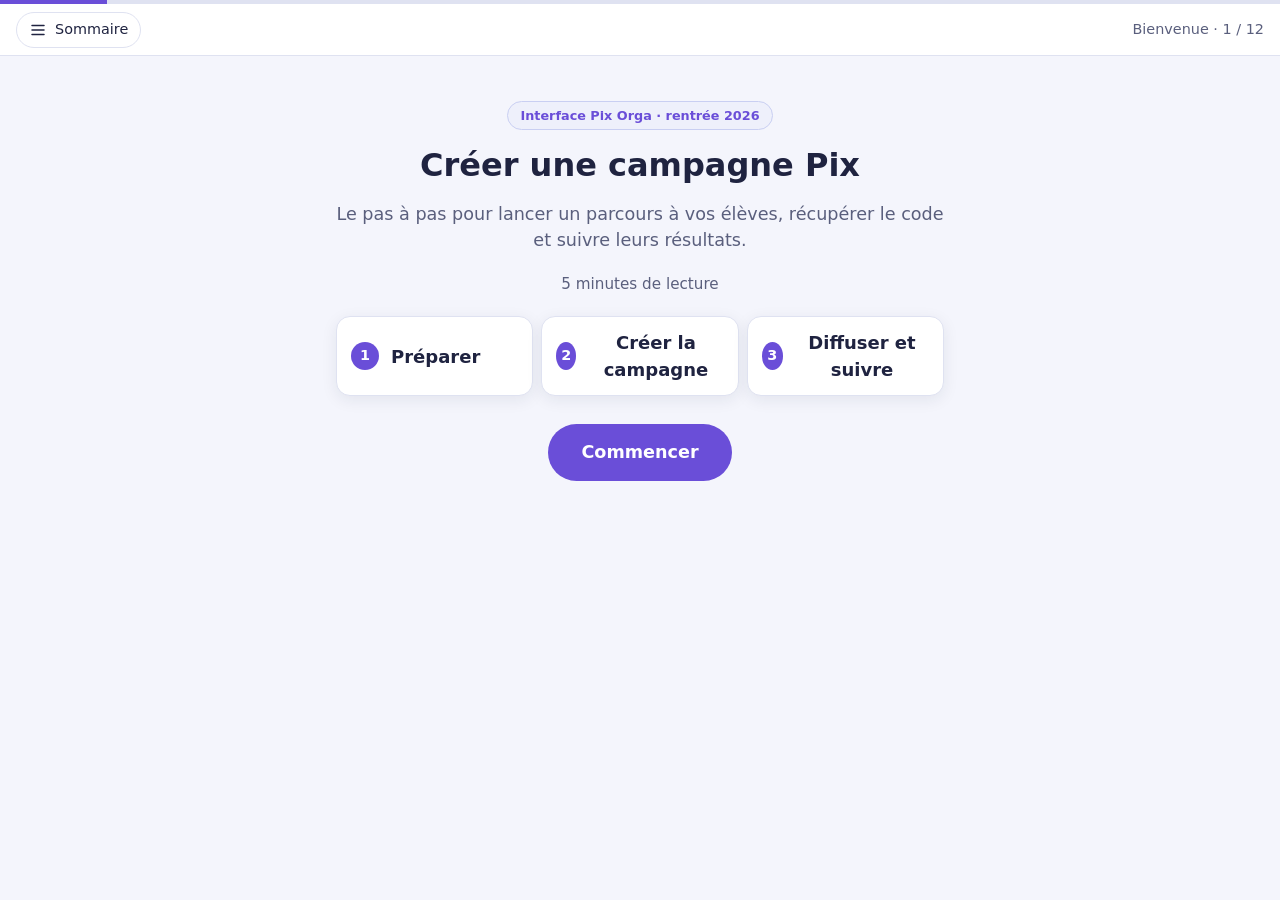
==== commit d2662b7f: "Tutoriel : couverture épurée, calendrier en frise, accès par mail, affiche refaite - Couverture : ba" ====
--- a/index.html
+++ b/index.html
@@ -34,9 +34,7 @@
       <h1>Créer une campagne Pix</h1>
       <p class="lead">Le pas à pas pour lancer un parcours à vos élèves, récupérer le code et suivre leurs résultats.</p>
       <ul class="cover-meta">
-        <li>⏱️ 5 minutes de lecture</li>
-        <li>📱 12 écrans, avancez avec « Suivant »</li>
-        <li>💻 Réalisable sur l'ordinateur de la salle des profs</li>
+        <li>5 minutes de lecture</li>
       </ul>
       <div class="cover-chapters">
         <a href="#etape-2"><span>1</span> Préparer</a>
@@ -54,7 +52,8 @@
     <ul class="checklist">
       <li>
         <strong>Vous avez un accès à Pix Orga.</strong>
-        L'invitation est envoyée par l'administrateur Pix Orga du collège (le référent numérique). Si vous n'avez rien reçu, demandez-lui.
+        L'invitation est envoyée sur votre <strong>adresse académique</strong> (prenom.nom@ac-nancy-metz.fr) par l'administrateur Pix Orga du collège, le référent numérique. Rien reçu ? Demandez-la en un clic :
+        <a class="btn btn-ghost btn-mail" href="mailto:thomas.charles@ac-nancy-metz.fr?subject=Demande%20d%27acc%C3%A8s%20%C3%A0%20Pix%20Orga&amp;body=Bonjour%20Thomas%2C%0D%0A%0D%0AJe%20n%27ai%20pas%20encore%20d%27acc%C3%A8s%20%C3%A0%20Pix%20Orga.%20Peux-tu%20m%27envoyer%20une%20invitation%20sur%20mon%20adresse%20acad%C3%A9mique%20%3F%0D%0A%0D%0AMerci%20%21">Demander mon accès par mail</a>
       </li>
       <li>
         <strong>Les élèves sont importés dans Pix Orga.</strong>
@@ -64,31 +63,50 @@
         <strong>Les élèves se sont connectés une première fois à Pix</strong> via le Médiacentre de MBN. Cette première connexion relie leur compte à leur fiche élève.
       </li>
     </ul>
-    <div class="tip">
-      <p class="tip-title">📅 Calendrier 2026-2027 au collège</p>
-      <ul>
-        <li>Parcours de rentrée 5e, 4e, 3e : avant le <strong>17 octobre 2026</strong> (vacances d'automne).</li>
-        <li>Parcours IA obligatoires en 4e : toute l'année, en classe.</li>
-        <li>Certification 3e : du <strong>15 mars au 11 juin 2027</strong>.</li>
-      </ul>
-    </div>
+    <h3 class="calendar-title">Calendrier 2026-2027 au collège</h3>
+    <ol class="timeline">
+      <li class="tl tl-done">
+        <span class="tl-when">Septembre, jusqu'au 17 octobre 2026</span>
+        <span class="tl-what"><strong>Parcours de rentrée 5e, 4e, 3e</strong>, avant les vacances d'automne.</span>
+        <span class="tl-tag">Déjà en place</span>
+      </li>
+      <li class="tl tl-you">
+        <span class="tl-when">Toute l'année</span>
+        <span class="tl-what"><strong>Parcours par domaine</strong> (SVT, Maths, Français, Techno…), dans votre discipline.</span>
+        <span class="tl-tag">À vous de les créer : c'est l'objet de ce tutoriel</span>
+      </li>
+      <li class="tl tl-ref">
+        <span class="tl-when">Toute l'année, en 4e</span>
+        <span class="tl-what"><strong>Parcours IA obligatoires</strong>.</span>
+        <span class="tl-tag">Pris en charge par le référent numérique</span>
+      </li>
+      <li class="tl tl-info">
+        <span class="tl-when">Du 15 mars au 11 juin 2027</span>
+        <span class="tl-what"><strong>Certification Pix</strong> des élèves de 3e.</span>
+      </li>
+    </ol>
   </section>
 
   <!-- ÉTAPE 3 : SE CONNECTER ET LANCER -->
   <section class="step" id="etape-3" data-chapitre="1 · Préparer">
     <h2>Se connecter et lancer la création</h2>
-    <p>Rendez-vous sur <strong>orga.pix.fr</strong> avec votre adresse académique. Sur la page d'accueil, cliquez sur <strong>« Nouvelle campagne »</strong>.</p>
+    <p>Rendez-vous sur <strong>orga.pix.fr</strong> et connectez-vous avec votre <strong>adresse académique</strong> et votre <strong>mot de passe Pix Orga</strong>. Sur la page d'accueil, cliquez sur <strong>« Nouvelle campagne »</strong>.</p>
+
+    <div class="tip">
+      <p class="tip-title">Pas de mot de passe, ou oublié ?</p>
+      <p>Sur la page de connexion, cliquez sur <strong>« Mot de passe oublié »</strong> et saisissez votre adresse académique : vous recevez un lien pour en choisir un. C'est aussi le chemin à suivre si vous n'en avez jamais créé.</p>
+    </div>
 
     <div class="mock" data-anim>
       <div class="mock-app">
         <aside class="mock-sidebar">
           <div class="mock-logo">pix <span>ORGA</span></div>
           <ul>
-            <li class="active">🏠 Accueil</li>
-            <li>📖 Catalogue</li>
-            <li>📣 Campagnes</li>
-            <li>🎓 Certifications</li>
-            <li>👤 Élèves</li>
+            <li class="active">Accueil</li>
+            <li>Catalogue</li>
+            <li>Campagnes</li>
+            <li>Certifications</li>
+            <li>Élèves</li>
           </ul>
         </aside>
         <div class="mock-content">
@@ -110,7 +128,7 @@
     <button type="button" class="btn btn-ghost replay" hidden>↻ Revoir l'animation</button>
 
     <div class="tip">
-      <p class="tip-title">💡 Autre chemin</p>
+      <p class="tip-title">Autre chemin</p>
       <p>Onglet <strong>Campagnes</strong> dans le menu de gauche, puis bouton <strong>« Créer une campagne »</strong>. On arrive au même endroit.</p>
     </div>
   </section>
@@ -156,7 +174,7 @@
           <span>Tous</span><span class="active">Évaluation</span><span>Apprentissage</span>
         </div>
         <div class="mock-filters">
-          <span class="mock-input anim-type" data-text="Cycle 4">🔍 <i class="typed"></i></span>
+          <span class="mock-input mock-search anim-type" data-text="Cycle 4"><svg viewBox="0 0 24 24" aria-hidden="true"><circle cx="11" cy="11" r="7"/><path d="m20 20-4-4"/></svg><i class="typed"></i></span>
           <span class="mock-select">Disciplinaires ▾</span>
         </div>
         <div class="mock-cards">
@@ -170,7 +188,7 @@
     <button type="button" class="btn btn-ghost replay" hidden>↻ Revoir l'animation</button>
 
     <div class="tip">
-      <p class="tip-title">🧭 Se repérer dans les noms</p>
+      <p class="tip-title">Se repérer dans les noms</p>
       <ul>
         <li><strong>[CLG]</strong> = parcours pour le collège. Ignorez les [LGT] et [LP].</li>
         <li><strong>Parcours de rentrée 5e / 4e / 3e</strong> : ceux à lancer en début d'année, en vie de classe ou dans votre discipline.</li>
@@ -207,7 +225,7 @@
     <button type="button" class="btn btn-ghost replay" hidden>↻ Revoir l'animation</button>
 
     <div class="tip">
-      <p class="tip-title">💡 Bon à savoir</p>
+      <p class="tip-title">Bon à savoir</p>
       <p>Le niveau maximum (1 à 8) est celui que l'élève peut atteindre sur ce sujet. Au collège, viser 3 ou 4 est déjà très bien.</p>
     </div>
   </section>
@@ -242,7 +260,7 @@
       </ul>
     </details>
     <div class="tip">
-      <p class="tip-title">✏️ Nommer pour s'y retrouver</p>
+      <p class="tip-title">Nommer pour s'y retrouver</p>
       <p>Mettez la matière, le niveau et l'année : « SVT 4e - Rentrée 2026 ». Vous en aurez plusieurs à la longue.</p>
     </div>
   </section>
@@ -294,7 +312,7 @@
     <button type="button" class="btn btn-ghost replay" hidden>↻ Revoir l'animation</button>
 
     <div class="tip">
-      <p class="tip-title">💡 Le retrouver plus tard</p>
+      <p class="tip-title">Le retrouver plus tard</p>
       <p>Onglet <strong>Campagnes</strong> : le code est affiché dans la liste, à côté de chaque campagne. Le bouton ⧉ le copie dans le presse-papiers.</p>
     </div>
   </section>
@@ -336,7 +354,7 @@
     <button type="button" class="btn btn-ghost replay" hidden>↻ Revoir l'animation</button>
 
     <div class="tip">
-      <p class="tip-title">⚠️ Si un élève ne voit pas Pix dans le Médiacentre</p>
+      <p class="tip-title">Si un élève ne voit pas Pix dans le Médiacentre</p>
       <p>La ressource ne lui a pas été affectée (fréquent pour un élève arrivé en cours d'année). Signalez-le au référent numérique.</p>
     </div>
   </section>
@@ -370,7 +388,7 @@
       <li><strong>Paramètres</strong> : modifier le nom, <strong>dupliquer</strong> la campagne, ou l'<strong>archiver</strong> en fin d'année.</li>
     </ul>
     <div class="tip">
-      <p class="tip-title">💡 Une campagne pour plusieurs classes</p>
+      <p class="tip-title">Une campagne pour plusieurs classes</p>
       <p>Inutile de créer une campagne par classe : donnez le même code à vos 4 classes de 4e et filtrez par classe dans « Activité ».</p>
     </div>
   </section>
@@ -397,7 +415,6 @@
     <p class="contact">Une question, un élève qui ne voit pas Pix, une classe à importer ? Le référent numérique du collège est là pour ça.</p>
     <div class="end-actions">
       <a class="btn btn-primary" href="#etape-1">Revenir au début</a>
-      <a class="btn btn-ghost" href="affiche.html">Affiche QR code à imprimer</a>
     </div>
   </section>
 
@@ -415,7 +432,7 @@
     <button type="button" class="icon-btn" id="btn-close-sommaire" aria-label="Fermer le sommaire">✕</button>
   </div>
   <ol id="sommaire-liste"></ol>
-  <p class="version">Tutoriel mis à jour le 26 septembre 2026 · interface Pix Orga rentrée 2026.<br>Pix est une marque du GIP Pix ; ce tutoriel est une ressource interne du collège.</p>
+  <p class="version">Tutoriel mis à jour le 27 septembre 2026 · interface Pix Orga rentrée 2026.<br>Pix est une marque du GIP Pix ; ce tutoriel est une ressource interne du collège.</p>
 </dialog>
 
 <script src="js/app.js"></script>
--- a/css/style.css
+++ b/css/style.css
@@ -156,6 +156,8 @@
 }
 .lead { font-size: 1.1rem; color: var(--muted); }
 .cover-meta { list-style: none; padding: 0; margin: 20px 0; color: var(--muted); font-size: .95rem; }
+body.on-cover { padding-bottom: 24px; }
+body.on-cover .bottombar { display: none; }
 .cover-meta li { margin: 4px 0; }
 .cover-chapters { display: grid; gap: 8px; margin: 20px 0 28px; }
 .cover-chapters a {
@@ -190,6 +192,39 @@
 }
 .checklist.compact li { padding: 10px 12px 10px 40px; font-size: .95rem; }
 .checklist.compact li::before { top: 10px; left: 10px; }
+
+/* Bouton mail dans la liste de contrôle */
+.btn-mail { display: inline-block; margin-top: 10px; font-size: .9rem; padding: 8px 14px; }
+
+/* Calendrier : frise verticale */
+.calendar-title { margin: 20px 0 10px; font-size: 1.05rem; }
+.timeline { list-style: none; padding: 0 0 0 26px; margin: 0 0 16px; position: relative; }
+.timeline::before {
+  content: ""; position: absolute; left: 8px; top: 10px; bottom: 10px; width: 2px;
+  background: var(--border); border-radius: 2px;
+}
+.tl {
+  position: relative; display: grid; gap: 4px; margin: 0 0 10px;
+  background: var(--surface); border: 1px solid var(--border); border-radius: var(--radius);
+  padding: 12px 14px;
+}
+.tl::before {
+  content: ""; position: absolute; left: -24px; top: 16px; width: 14px; height: 14px;
+  border-radius: 50%; background: var(--surface); border: 3px solid var(--muted); box-sizing: border-box;
+}
+.tl-when { font-size: .8rem; font-weight: 700; color: var(--muted); text-transform: uppercase; letter-spacing: .03em; }
+.tl-what { font-size: .95rem; }
+.tl-tag {
+  justify-self: start; border-radius: 999px; padding: 3px 10px;
+  font-size: .78rem; font-weight: 700; background: var(--tip-bg); color: var(--muted);
+}
+.tl-done::before { border-color: var(--green); background: var(--green); }
+.tl-done .tl-tag { background: var(--green-bg); color: var(--green); }
+.tl-you { border-color: var(--accent); box-shadow: var(--shadow); }
+.tl-you::before { border-color: var(--accent); background: var(--accent); box-shadow: 0 0 0 4px var(--tip-bg); }
+.tl-you .tl-tag { background: var(--accent); color: #fff; }
+.tl-ref::before { border-color: var(--indigo); }
+.tl-info { opacity: .85; }
 
 /* Encarts */
 .tip {
@@ -311,6 +346,8 @@
 .mock-input { overflow: hidden; }
 .mock-input .typed { font-style: normal; white-space: nowrap; }
 .mock-input-code { text-align: center; font-size: 1.2rem; letter-spacing: .12em; font-weight: 700; }
+.mock-search { display: flex; align-items: center; gap: 6px; }
+.mock-search svg { width: 14px; height: 14px; flex: none; fill: none; stroke: var(--m-muted); stroke-width: 2; stroke-linecap: round; }
 
 .mock-radio { display: flex; align-items: center; gap: 8px; padding: 4px 0; }
 .radio {
